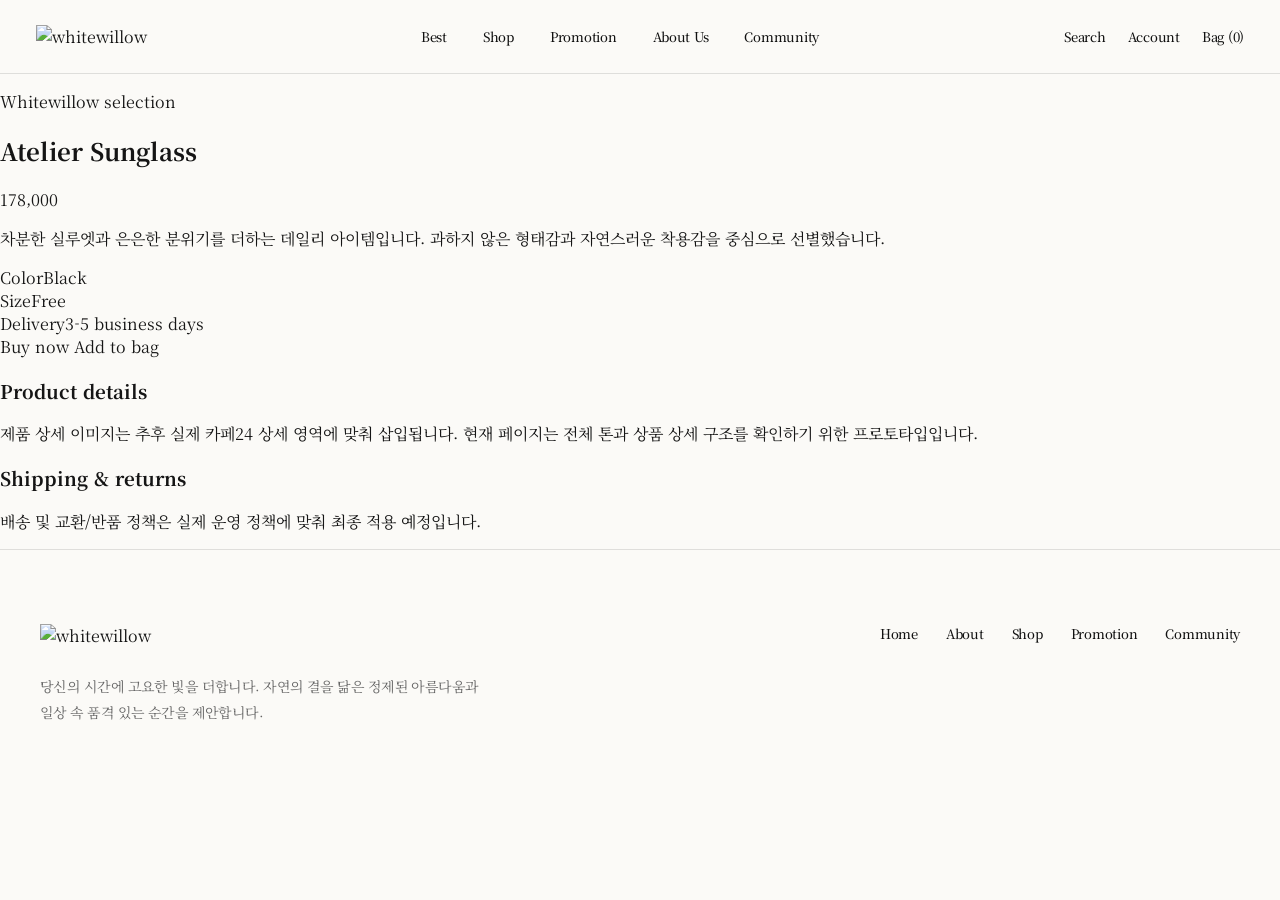
==== product-detail.html @ 71f40b87 "Create product-detail.html" ====
<!DOCTYPE html>
<html lang="ko">
<head>
  <meta charset="UTF-8" />
  <meta name="viewport" content="width=device-width, initial-scale=1.0" />
  <title>Product Detail | whitewillow</title>
  <link rel="stylesheet" href="./css/style.css" />
</head>

<body>
  <div class="ww-v2">
    <header class="ww-v2-header" id="siteHeader">
      <div class="ww-v2-logo"><a href="./index.html"><img src="https://cdn.imweb.me/upload/S2023030963558ef55ba8e/bf2b1a63ce322.png" alt="whitewillow"></a></div>
      <nav class="ww-v2-nav"><a href="./best.html">Best</a><a href="./shop.html">Shop</a><a href="./promotion.html">Promotion</a><a href="./about.html">About Us</a><a href="./qna.html">Community</a></nav>
      <div class="ww-v2-utils"><a href="#">Search</a><a href="./login.html">Account</a><a href="#">Bag (0)</a><button class="ww-menu-btn" type="button" id="menuBtn"><span></span><span></span></button></div>
    </header>

    <div class="ww-mobile-menu" id="mobileMenu"><a href="./best.html">Best</a><a href="./shop.html">Shop</a><a href="./promotion.html">Promotion</a><a href="./about.html">About Us</a><a href="./qna.html">Community</a></div>

    <main class="ww-sub-main">
      <section class="ww-detail">
        <div class="ww-detail-gallery js-reveal">
          <img class="ww-detail-main-img" src="https://cdn.imweb.me/upload/S2023030963558ef55ba8e/d5afdd462b1ab.jpg" alt="">
          <div class="ww-detail-side-imgs">
            <img src="https://cdn.imweb.me/upload/S2023030963558ef55ba8e/565570bca13d5.jpg" alt="">
            <img src="https://cdn.imweb.me/upload/S2023030963558ef55ba8e/0999a696c6e3f.png" alt="">
          </div>
        </div>

        <div class="ww-detail-info js-reveal">
          <p class="ww-sub-kicker">Whitewillow selection</p>
          <h1>Atelier Sunglass</h1>
          <p class="ww-detail-price">178,000</p>

          <p class="ww-detail-desc">
            차분한 실루엣과 은은한 분위기를 더하는 데일리 아이템입니다.
            과하지 않은 형태감과 자연스러운 착용감을 중심으로 선별했습니다.
          </p>

          <div class="ww-detail-option">
            <div class="ww-detail-option-row"><span>Color</span><span>Black</span></div>
            <div class="ww-detail-option-row"><span>Size</span><span>Free</span></div>
            <div class="ww-detail-option-row"><span>Delivery</span><span>3-5 business days</span></div>
          </div>

          <div class="ww-detail-actions">
            <a href="#">Buy now</a>
            <a href="#">Add to bag</a>
          </div>

          <div class="ww-detail-tabs">
            <div class="ww-detail-tab">
              <h3>Product details</h3>
              <p>제품 상세 이미지는 추후 실제 카페24 상세 영역에 맞춰 삽입됩니다. 현재 페이지는 전체 톤과 상품 상세 구조를 확인하기 위한 프로토타입입니다.</p>
            </div>
            <div class="ww-detail-tab">
              <h3>Shipping & returns</h3>
              <p>배송 및 교환/반품 정책은 실제 운영 정책에 맞춰 최종 적용 예정입니다.</p>
            </div>
          </div>
        </div>
      </section>
    </main>

    <footer class="ww-v2-footer">
      <div><div class="ww-v2-footer-logo"><img src="https://cdn.imweb.me/upload/S2023030963558ef55ba8e/bf2b1a63ce322.png" alt="whitewillow"></div><p>당신의 시간에 고요한 빛을 더합니다. 자연의 결을 닮은 정제된 아름다움과 일상 속 품격 있는 순간을 제안합니다.</p></div>
      <nav class="ww-v2-footer-menu"><a href="./index.html">Home</a><a href="./about.html">About</a><a href="./shop.html">Shop</a><a href="./promotion.html">Promotion</a><a href="./qna.html">Community</a></nav>
    </footer>
  </div>

  <script src="./js/main.js"></script>
</body>
</html>
---- css/style.css ----
@import url('https://fonts.googleapis.com/css2?family=Cormorant+Garamond:wght@400;500;600;700&family=Noto+Serif+KR:wght@300;400;500;600;700&display=swap');

:root {
  --serif-en: "Cormorant Garamond", "Times New Roman", serif;
  --serif-ko: "Noto Serif KR", serif;
  --ww-black: #151515;
  --ww-gray: #666;
  --ww-bg: #fbfaf7;
  --ww-sub-bg: #f3efe8;
  --ww-line: rgba(20, 20, 20, 0.12);
}

* {
  box-sizing: border-box;
}

html {
  scroll-behavior: smooth;
}

body {
  margin: 0;
  background: var(--ww-bg);
  color: var(--ww-black);
  font-family: var(--serif-ko);
  -webkit-font-smoothing: antialiased;
  text-rendering: optimizeLegibility;
}

body.is-menu-open {
  overflow: hidden;
}

img {
  display: block;
  width: 100%;
}

a {
  color: inherit;
  text-decoration: none;
  font-family: inherit;
}

button {
  border: 0;
  padding: 0;
  background: none;
  font: inherit;
  color: inherit;
  cursor: pointer;
}

.ww-v2 {
  width: 100%;
  overflow: hidden;
  background: var(--ww-bg);
}

/* HEADER */
.ww-v2-header {
  width: 100%;
  height: 74px;
  padding: 0 36px;
  background: rgba(251, 250, 247, 0.94);
  border-bottom: 1px solid var(--ww-line);
  display: grid;
  grid-template-columns: 240px 1fr 280px;
  align-items: center;
  position: sticky;
  top: 0;
  z-index: 80;
  backdrop-filter: blur(10px);
  transition: background 0.3s ease, box-shadow 0.3s ease;
}

.ww-v2-header.is-scrolled {
  background: rgba(251, 250, 247, 0.98);
  box-shadow: 0 12px 34px rgba(0, 0, 0, 0.04);
}

.ww-v2-logo img {
  width: 178px;
  height: auto;
}

.ww-v2-nav {
  display: flex;
  justify-content: center;
  gap: 36px;
  align-items: center;
}

.ww-v2-nav a,
.ww-v2-utils a {
  font-family: var(--serif-ko);
  font-size: 13px;
  font-weight: 500;
  letter-spacing: -0.02em;
  color: #111;
  transition: opacity 0.25s ease;
}

.ww-v2-nav a:hover,
.ww-v2-utils a:hover {
  opacity: 0.45;
}

.ww-v2-utils {
  display: flex;
  justify-content: flex-end;
  gap: 22px;
  align-items: center;
}

.ww-menu-btn {
  display: none;
  width: 28px;
  height: 18px;
  position: relative;
}

.ww-menu-btn span {
  display: block;
  width: 28px;
  height: 1px;
  background: #111;
  position: absolute;
  left: 0;
  transition: transform 0.3s ease, top 0.3s ease;
}

.ww-menu-btn span:first-child {
  top: 4px;
}

.ww-menu-btn span:last-child {
  top: 13px;
}

.ww-menu-btn.is-active span:first-child {
  top: 9px;
  transform: rotate(35deg);
}

.ww-menu-btn.is-active span:last-child {
  top: 9px;
  transform: rotate(-35deg);
}

/* MOBILE MENU */
.ww-mobile-menu {
  position: fixed;
  inset: 74px 0 auto 0;
  background: rgba(251, 250, 247, 0.98);
  border-bottom: 1px solid var(--ww-line);
  z-index: 70;
  padding: 26px 24px 34px;
  display: none;
  flex-direction: column;
  gap: 18px;
  transform: translateY(-12px);
  opacity: 0;
  pointer-events: none;
  transition: opacity 0.3s ease, transform 0.3s ease;
}

.ww-mobile-menu.is-open {
  display: flex;
  transform: translateY(0);
  opacity: 1;
  pointer-events: auto;
}

.ww-mobile-menu a {
  font-size: 22px;
  font-family: var(--serif-en);
  letter-spacing: -0.04em;
}

/* HERO */
.ww-v2-hero {
  position: relative;
  width: 100%;
  min-height: calc(100vh - 74px);
  background: #eee9e2;
  overflow: hidden;
}

.ww-v2-hero img {
  width: 100%;
  height: calc(100vh - 74px);
  min-height: 720px;
  object-fit: cover;
  object-position: center;
}

.ww-v2-hero-copy {
  position: absolute;
  left: 42px;
  bottom: 54px;
  color: #111;
  max-width: 680px;
}

.ww-v2-kicker {
  margin: 0 0 18px;
  font-family: var(--serif-en);
  font-size: 17px;
  font-weight: 500;
  line-height: 1;
  letter-spacing: -0.02em;
}

.ww-v2-hero-title {
  margin: 0;
  font-family: var(--serif-en);
  font-size: clamp(42px, 5.6vw, 98px);
  font-weight: 400;
  line-height: 0.94;
  letter-spacing: -0.055em;
}

.ww-v2-hero-desc {
  margin: 26px 0 0;
  max-width: 470px;
  font-size: 16px;
  font-weight: 400;
  line-height: 1.95;
  letter-spacing: -0.04em;
  color: #222;
  word-break: keep-all;
}

.ww-v2-hero-link,
.ww-v2-small-link {
  display: inline-flex;
  margin-top: 28px;
  font-size: 15px;
  font-weight: 500;
  letter-spacing: -0.02em;
  border-bottom: 1px solid #111;
  padding-bottom: 5px;
  transition: opacity 0.25s ease;
}

.ww-v2-hero-link:hover,
.ww-v2-small-link:hover {
  opacity: 0.5;
}

/* CATEGORY */
.ww-v2-category {
  width: 100%;
  display: grid;
  grid-template-columns: repeat(4, 1fr);
  border-top: 10px solid var(--ww-bg);
  border-bottom: 1px solid var(--ww-line);
}

.ww-v2-category-card {
  position: relative;
  overflow: hidden;
  border-right: 1px solid rgba(251, 250, 247, 0.9);
  background: #eee9e2;
}

.ww-v2-category-card:last-child {
  border-right: 0;
}

.ww-v2-category-card img {
  height: 680px;
  object-fit: cover;
  object-position: center;
  transition: transform 1.1s ease;
}

.ww-v2-category-card:hover img {
  transform: scale(1.035);
}

.ww-v2-category-name {
  position: absolute;
  left: 18px;
  bottom: 16px;
  font-family: var(--serif-en);
  font-size: 21px;
  font-weight: 400;
  letter-spacing: -0.05em;
  color: #111;
  background: rgba(251, 250, 247, 0.76);
  padding: 6px 10px 8px;
  backdrop-filter: blur(6px);
}

/* STATEMENT */
.ww-v2-statement {
  padding: 130px 40px 125px;
  text-align: center;
  background: var(--ww-bg);
}

.ww-v2-statement h2 {
  margin: 0 auto;
  max-width: 980px;
  font-family: var(--serif-en);
  font-size: clamp(34px, 4.2vw, 74px);
  font-weight: 400;
  line-height: 1.04;
  letter-spacing: -0.06em;
}

.ww-v2-statement p {
  margin: 38px auto 0;
  max-width: 660px;
  font-size: 16px;
  font-weight: 400;
  line-height: 2;
  letter-spacing: -0.045em;
  color: #555;
  word-break: keep-all;
}

/* EDITORIAL */
.ww-v2-editorial {
  width: 100%;
  display: grid;
  grid-template-columns: 1.06fr 0.94fr;
  background: var(--ww-sub-bg);
  border-top: 1px solid rgba(20, 20, 20, 0.08);
  border-bottom: 1px solid rgba(20, 20, 20, 0.08);
}

.ww-v2-editorial-image img {
  height: 780px;
  object-fit: cover;
  object-position: center;
}

.ww-v2-editorial-copy {
  padding: 70px 64px;
  display: flex;
  align-items: flex-end;
  background: var(--ww-sub-bg);
}

.ww-v2-editorial-copy-inner {
  max-width: 560px;
}

.ww-v2-editorial-copy h2 {
  margin: 0;
  font-family: var(--serif-en);
  font-size: clamp(32px, 3.4vw, 56px);
  font-weight: 400;
  line-height: 1.08;
  letter-spacing: -0.055em;
}

.ww-v2-editorial-copy p {
  margin: 30px 0 0;
  max-width: 500px;
  font-size: 16px;
  line-height: 2;
  letter-spacing: -0.045em;
  color: #555;
  word-break: keep-all;
}

/* SHOP PREVIEW */
.ww-v2-shop-preview {
  padding: 115px 40px 120px;
  background: var(--ww-bg);
}

.ww-v2-section-head {
  display: flex;
  justify-content: space-between;
  align-items: flex-end;
  gap: 32px;
  margin-bottom: 46px;
}

.ww-v2-section-head h2 {
  margin: 0;
  font-family: var(--serif-en);
  font-size: clamp(32px, 3.6vw, 56px);
  font-weight: 400;
  line-height: 1;
  letter-spacing: -0.06em;
}

.ww-v2-section-head p {
  margin: 0;
  max-width: 450px;
  font-size: 15px;
  line-height: 1.95;
  letter-spacing: -0.04em;
  color: #666;
  word-break: keep-all;
}

.ww-v2-product-grid {
  display: grid;
  grid-template-columns: repeat(4, 1fr);
  gap: 12px;
}

.ww-v2-product-card {
  display: block;
}

.ww-v2-product-thumb {
  width: 100%;
  aspect-ratio: 1 / 1.22;
  background: #eee9e2;
  overflow: hidden;
}

.ww-v2-product-thumb img {
  height: 100%;
  object-fit: cover;
  object-position: center;
  transition: transform 0.9s ease;
}

.ww-v2-product-card:hover img {
  transform: scale(1.025);
}

.ww-v2-product-info {
  padding-top: 14px;
}

.ww-v2-product-name {
  margin: 0 0 6px;
  font-size: 14px;
  font-weight: 500;
  letter-spacing: -0.035em;
  color: #111;
}

.ww-v2-product-price {
  margin: 0;
  font-size: 13px;
  letter-spacing: -0.02em;
  color: #666;
}

/* LOOKBOOK */
.ww-v2-lookbook {
  padding: 0 0 120px;
  background: var(--ww-bg);
}

.ww-v2-lookbook-title {
  padding: 0 40px 42px;
  text-align: center;
}

.ww-v2-lookbook-title h2 {
  margin: 0;
  font-family: var(--serif-en);
  font-size: clamp(38px, 5vw, 84px);
  font-weight: 400;
  line-height: 0.95;
  letter-spacing: -0.065em;
}

.ww-v2-lookbook-grid {
  display: grid;
  grid-template-columns: repeat(3, 1fr);
  gap: 12px;
  padding: 0 40px;
}

.ww-v2-lookbook-card {
  overflow: hidden;
  background: #eee9e2;
}

.ww-v2-lookbook-grid > div:nth-child(2) {
  margin-top: 64px;
}

.ww-v2-lookbook-card img {
  height: 680px;
  object-fit: cover;
  object-position: center;
  transition: transform 1s ease;
}

.ww-v2-lookbook-card:hover img {
  transform: scale(1.025);
}

.ww-v2-lookbook-caption {
  margin-top: 14px;
  font-family: var(--serif-en);
  font-size: 20px;
  font-weight: 400;
  letter-spacing: -0.05em;
  color: #111;
}

/* FOOTER */
.ww-v2-footer {
  padding: 74px 40px 48px;
  border-top: 1px solid var(--ww-line);
  background: var(--ww-bg);
  display: grid;
  grid-template-columns: 1fr 1fr;
  gap: 40px;
}

.ww-v2-footer-logo img {
  width: 210px;
}

.ww-v2-footer p {
  margin: 26px 0 0;
  max-width: 450px;
  font-size: 14px;
  line-height: 1.9;
  letter-spacing: -0.04em;
  color: #666;
  word-break: keep-all;
}

.ww-v2-footer-menu {
  display: flex;
  justify-content: flex-end;
  gap: 28px;
  align-items: flex-start;
  flex-wrap: wrap;
}

.ww-v2-footer-menu a {
  font-size: 13px;
  font-weight: 500;
  letter-spacing: -0.02em;
  color: #111;
}

/* REVEAL */
.js-reveal {
  opacity: 0;
  transform: translateY(18px);
  transition: opacity 0.8s ease, transform 0.8s ease;
}

.js-reveal.is-visible {
  opacity: 1;
  transform: translateY(0);
}

/* RESPONSIVE */
@media (max-width: 1024px) {
  .ww-v2-header {
    height: 68px;
    padding: 0 24px;
    grid-template-columns: 1fr auto;
  }

  .ww-v2-logo img {
    width: 160px;
  }

  .ww-v2-nav {
    display: none;
  }

  .ww-v2-utils a {
    display: none;
  }

  .ww-menu-btn {
    display: block;
  }

  .ww-mobile-menu {
    inset: 68px 0 auto 0;
  }

  .ww-v2-hero img {
    height: 700px;
    min-height: 700px;
  }

  .ww-v2-hero-copy {
    left: 28px;
    bottom: 40px;
  }

  .ww-v2-category {
    grid-template-columns: repeat(2, 1fr);
  }

  .ww-v2-category-card img {
    height: 520px;
  }

  .ww-v2-editorial {
    grid-template-columns: 1fr;
  }

  .ww-v2-editorial-image img {
    height: 640px;
  }

  .ww-v2-editorial-copy {
    padding: 70px 32px;
  }

  .ww-v2-section-head {
    display: block;
  }

  .ww-v2-section-head p {
    margin-top: 24px;
  }

  .ww-v2-product-grid {
    grid-template-columns: repeat(2, 1fr);
  }

  .ww-v2-lookbook-grid {
    grid-template-columns: 1fr;
  }

  .ww-v2-lookbook-grid > div:nth-child(2) {
    margin-top: 0;
  }

  .ww-v2-lookbook-card img {
    height: 620px;
  }

  .ww-v2-footer {
    grid-template-columns: 1fr;
  }

  .ww-v2-footer-menu {
    justify-content: flex-start;
  }
}

@media (max-width: 640px) {
  .ww-v2-header {
    padding: 0 18px;
  }

  .ww-v2-logo img {
    width: 142px;
  }

  .ww-v2-hero img {
    height: 620px;
    min-height: 620px;
  }

  .ww-v2-hero-copy {
    left: 20px;
    right: 20px;
    bottom: 32px;
  }

  .ww-v2-hero-title {
    font-size: 42px;
    line-height: 1;
  }

  .ww-v2-hero-desc {
    font-size: 14px;
  }

  .ww-v2-category {
    grid-template-columns: 1fr;
  }

  .ww-v2-category-card img {
    height: 480px;
  }

  .ww-v2-statement {
    padding: 96px 22px 92px;
  }

  .ww-v2-statement h2 {
    font-size: 36px;
    line-height: 1.08;
  }

  .ww-v2-statement p {
    font-size: 15px;
  }

  .ww-v2-editorial-copy {
    padding: 64px 22px;
  }

  .ww-v2-editorial-copy h2,
  .ww-v2-section-head h2 {
    font-size: 34px;
    line-height: 1.08;
  }

  .ww-v2-shop-preview {
    padding: 90px 20px 96px;
  }

  .ww-v2-product-grid {
    gap: 10px;
  }

  .ww-v2-product-thumb {
    aspect-ratio: 1 / 1.3;
  }

  .ww-v2-lookbook-title {
    padding: 0 20px 36px;
  }

  .ww-v2-lookbook-title h2 {
    font-size: 46px;
  }

  .ww-v2-lookbook-grid {
    padding: 0 20px;
  }

  .ww-v2-lookbook-card img {
    height: 500px;
  }

  .ww-v2-footer {
    padding: 58px 20px 42px;
  }
}
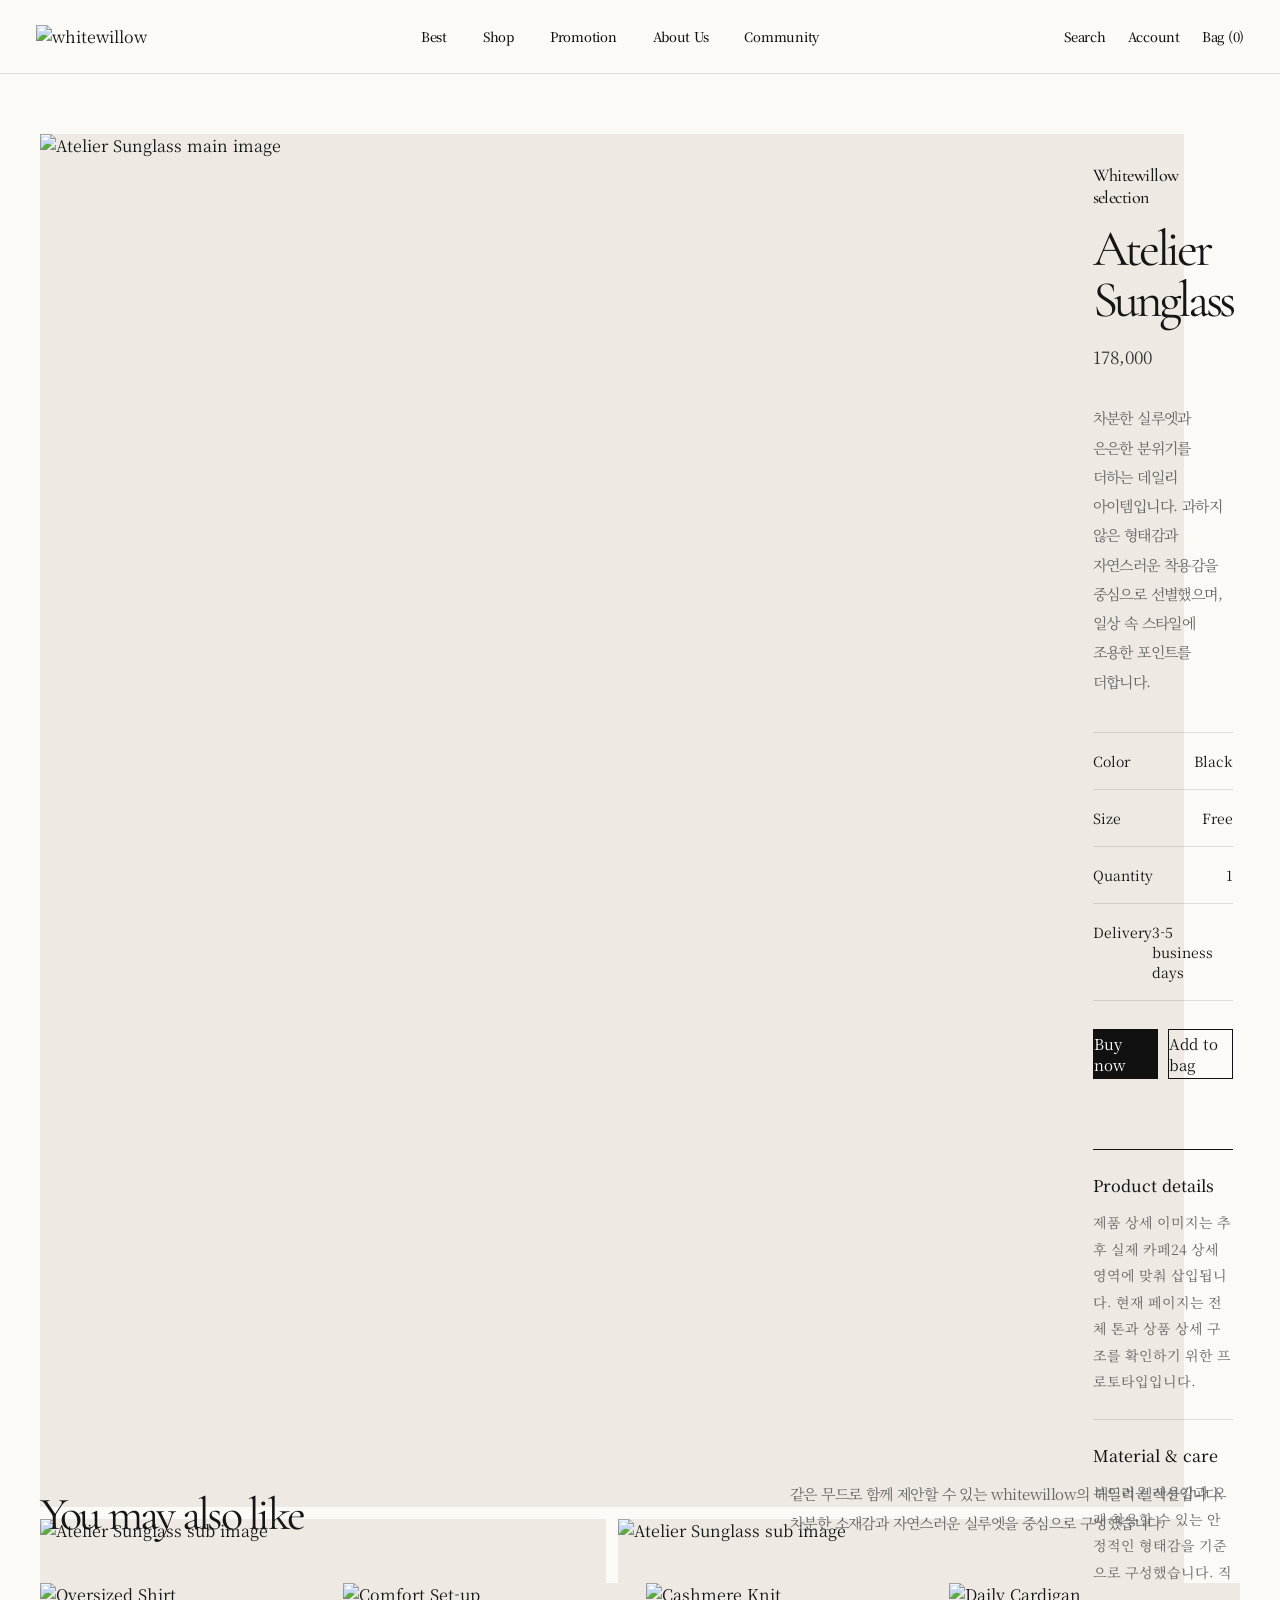
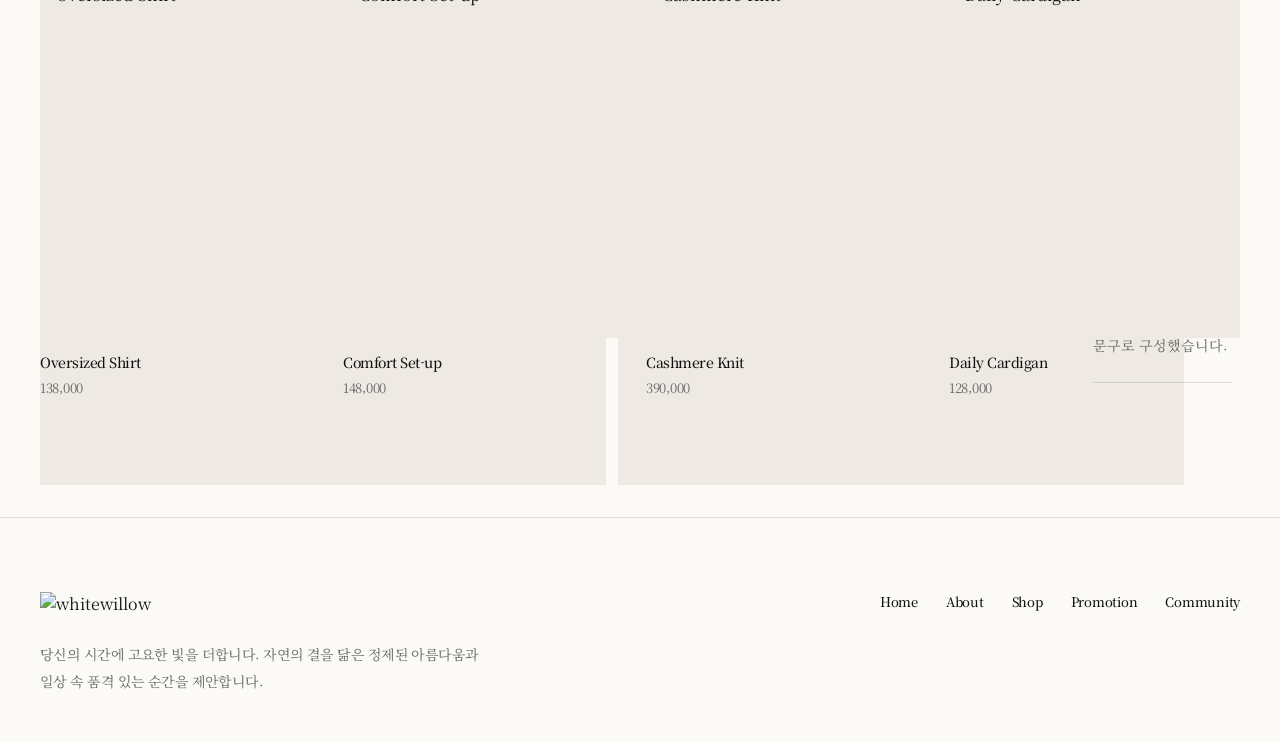
==== commit 65d51e5a: "Update product-detail.html" ====
--- a/product-detail.html
+++ b/product-detail.html
@@ -3,69 +3,236 @@
 <head>
   <meta charset="UTF-8" />
   <meta name="viewport" content="width=device-width, initial-scale=1.0" />
+
   <title>Product Detail | whitewillow</title>
+
+  <meta name="description" content="whitewillow product detail page." />
+  <meta property="og:title" content="whitewillow | Product Detail" />
+  <meta property="og:description" content="자연의 결을 닮은 정제된 아름다움과 오래 머무는 취향을 제안합니다." />
+  <meta property="og:type" content="website" />
+
   <link rel="stylesheet" href="./css/style.css" />
 </head>
 
 <body>
   <div class="ww-v2">
+
+    <!-- HEADER -->
     <header class="ww-v2-header" id="siteHeader">
-      <div class="ww-v2-logo"><a href="./index.html"><img src="https://cdn.imweb.me/upload/S2023030963558ef55ba8e/bf2b1a63ce322.png" alt="whitewillow"></a></div>
-      <nav class="ww-v2-nav"><a href="./best.html">Best</a><a href="./shop.html">Shop</a><a href="./promotion.html">Promotion</a><a href="./about.html">About Us</a><a href="./qna.html">Community</a></nav>
-      <div class="ww-v2-utils"><a href="#">Search</a><a href="./login.html">Account</a><a href="#">Bag (0)</a><button class="ww-menu-btn" type="button" id="menuBtn"><span></span><span></span></button></div>
+      <div class="ww-v2-logo">
+        <a href="./index.html" aria-label="whitewillow home">
+          <img src="https://cdn.imweb.me/upload/S2023030963558ef55ba8e/bf2b1a63ce322.png" alt="whitewillow">
+        </a>
+      </div>
+
+      <nav class="ww-v2-nav" aria-label="Main navigation">
+        <a href="./best.html">Best</a>
+        <a href="./shop.html">Shop</a>
+        <a href="./promotion.html">Promotion</a>
+        <a href="./about.html">About Us</a>
+        <a href="./qna.html">Community</a>
+      </nav>
+
+      <div class="ww-v2-utils">
+        <a href="#">Search</a>
+        <a href="./login.html">Account</a>
+        <a href="./cart.html">Bag (0)</a>
+
+        <button class="ww-menu-btn" type="button" id="menuBtn" aria-label="Open menu">
+          <span></span>
+          <span></span>
+        </button>
+      </div>
     </header>
 
-    <div class="ww-mobile-menu" id="mobileMenu"><a href="./best.html">Best</a><a href="./shop.html">Shop</a><a href="./promotion.html">Promotion</a><a href="./about.html">About Us</a><a href="./qna.html">Community</a></div>
-
+    <!-- MOBILE MENU -->
+    <div class="ww-mobile-menu" id="mobileMenu">
+      <a href="./best.html">Best</a>
+      <a href="./shop.html">Shop</a>
+      <a href="./promotion.html">Promotion</a>
+      <a href="./about.html">About Us</a>
+      <a href="./qna.html">Community</a>
+    </div>
+
+    <!-- PRODUCT DETAIL -->
     <main class="ww-sub-main">
+
       <section class="ww-detail">
+
+        <!-- LEFT GALLERY -->
         <div class="ww-detail-gallery js-reveal">
-          <img class="ww-detail-main-img" src="https://cdn.imweb.me/upload/S2023030963558ef55ba8e/d5afdd462b1ab.jpg" alt="">
+          <img
+            class="ww-detail-main-img"
+            src="https://cdn.imweb.me/upload/S2023030963558ef55ba8e/d5afdd462b1ab.jpg"
+            alt="Atelier Sunglass main image"
+          >
+
           <div class="ww-detail-side-imgs">
-            <img src="https://cdn.imweb.me/upload/S2023030963558ef55ba8e/565570bca13d5.jpg" alt="">
-            <img src="https://cdn.imweb.me/upload/S2023030963558ef55ba8e/0999a696c6e3f.png" alt="">
-          </div>
-        </div>
-
+            <img
+              src="https://cdn.imweb.me/upload/S2023030963558ef55ba8e/565570bca13d5.jpg"
+              alt="Atelier Sunglass sub image"
+            >
+
+            <img
+              src="https://cdn.imweb.me/upload/S2023030963558ef55ba8e/0999a696c6e3f.png"
+              alt="Atelier Sunglass sub image"
+            >
+          </div>
+        </div>
+
+        <!-- RIGHT INFO -->
         <div class="ww-detail-info js-reveal">
           <p class="ww-sub-kicker">Whitewillow selection</p>
+
           <h1>Atelier Sunglass</h1>
+
           <p class="ww-detail-price">178,000</p>
 
           <p class="ww-detail-desc">
             차분한 실루엣과 은은한 분위기를 더하는 데일리 아이템입니다.
-            과하지 않은 형태감과 자연스러운 착용감을 중심으로 선별했습니다.
+            과하지 않은 형태감과 자연스러운 착용감을 중심으로 선별했으며,
+            일상 속 스타일에 조용한 포인트를 더합니다.
           </p>
 
           <div class="ww-detail-option">
-            <div class="ww-detail-option-row"><span>Color</span><span>Black</span></div>
-            <div class="ww-detail-option-row"><span>Size</span><span>Free</span></div>
-            <div class="ww-detail-option-row"><span>Delivery</span><span>3-5 business days</span></div>
+            <div class="ww-detail-option-row">
+              <span>Color</span>
+              <span>Black</span>
+            </div>
+
+            <div class="ww-detail-option-row">
+              <span>Size</span>
+              <span>Free</span>
+            </div>
+
+            <div class="ww-detail-option-row">
+              <span>Quantity</span>
+              <span>1</span>
+            </div>
+
+            <div class="ww-detail-option-row">
+              <span>Delivery</span>
+              <span>3-5 business days</span>
+            </div>
           </div>
 
           <div class="ww-detail-actions">
-            <a href="#">Buy now</a>
-            <a href="#">Add to bag</a>
+            <a href="./order.html">Buy now</a>
+            <a href="./cart.html">Add to bag</a>
           </div>
 
           <div class="ww-detail-tabs">
             <div class="ww-detail-tab">
               <h3>Product details</h3>
-              <p>제품 상세 이미지는 추후 실제 카페24 상세 영역에 맞춰 삽입됩니다. 현재 페이지는 전체 톤과 상품 상세 구조를 확인하기 위한 프로토타입입니다.</p>
-            </div>
+              <p>
+                제품 상세 이미지는 추후 실제 카페24 상세 영역에 맞춰 삽입됩니다.
+                현재 페이지는 전체 톤과 상품 상세 구조를 확인하기 위한 프로토타입입니다.
+              </p>
+            </div>
+
+            <div class="ww-detail-tab">
+              <h3>Material & care</h3>
+              <p>
+                부드러운 사용감과 오래 착용할 수 있는 안정적인 형태감을 기준으로 구성했습니다.
+                직사광선과 고온 다습한 환경을 피해 보관해 주세요.
+              </p>
+            </div>
+
             <div class="ww-detail-tab">
               <h3>Shipping & returns</h3>
-              <p>배송 및 교환/반품 정책은 실제 운영 정책에 맞춰 최종 적용 예정입니다.</p>
-            </div>
-          </div>
-        </div>
+              <p>
+                배송 및 교환/반품 정책은 실제 운영 정책에 맞춰 최종 적용 예정입니다.
+                시안 단계에서는 페이지 흐름과 레이아웃 확인을 위한 안내 문구로 구성했습니다.
+              </p>
+            </div>
+          </div>
+        </div>
+
       </section>
+
+      <!-- RELATED PRODUCTS -->
+      <section class="ww-v2-shop-preview">
+        <div class="ww-v2-section-head js-reveal">
+          <h2>You may also like</h2>
+
+          <p>
+            같은 무드로 함께 제안할 수 있는 whitewillow의 데일리 셀렉션입니다.
+            차분한 소재감과 자연스러운 실루엣을 중심으로 구성했습니다.
+          </p>
+        </div>
+
+        <div class="ww-v2-product-grid">
+          <a href="./product-detail.html" class="ww-v2-product-card js-reveal">
+            <div class="ww-v2-product-thumb">
+              <img src="https://cdn.imweb.me/upload/S2023030963558ef55ba8e/1811bc44bda02.png" alt="Oversized Shirt">
+            </div>
+
+            <div class="ww-v2-product-info">
+              <p class="ww-v2-product-name">Oversized Shirt</p>
+              <p class="ww-v2-product-price">138,000</p>
+            </div>
+          </a>
+
+          <a href="./product-detail.html" class="ww-v2-product-card js-reveal">
+            <div class="ww-v2-product-thumb">
+              <img src="https://cdn.imweb.me/upload/S2023030963558ef55ba8e/c5d76a68b4081.jpg" alt="Comfort Set-up">
+            </div>
+
+            <div class="ww-v2-product-info">
+              <p class="ww-v2-product-name">Comfort Set-up</p>
+              <p class="ww-v2-product-price">148,000</p>
+            </div>
+          </a>
+
+          <a href="./product-detail.html" class="ww-v2-product-card js-reveal">
+            <div class="ww-v2-product-thumb">
+              <img src="https://cdn.imweb.me/upload/S2023030963558ef55ba8e/695d013c53c69.jpg" alt="Cashmere Knit">
+            </div>
+
+            <div class="ww-v2-product-info">
+              <p class="ww-v2-product-name">Cashmere Knit</p>
+              <p class="ww-v2-product-price">390,000</p>
+            </div>
+          </a>
+
+          <a href="./product-detail.html" class="ww-v2-product-card js-reveal">
+            <div class="ww-v2-product-thumb">
+              <img src="https://cdn.imweb.me/upload/S2023030963558ef55ba8e/5773fb5e86438.jpg" alt="Daily Cardigan">
+            </div>
+
+            <div class="ww-v2-product-info">
+              <p class="ww-v2-product-name">Daily Cardigan</p>
+              <p class="ww-v2-product-price">128,000</p>
+            </div>
+          </a>
+        </div>
+      </section>
+
     </main>
 
+    <!-- FOOTER -->
     <footer class="ww-v2-footer">
-      <div><div class="ww-v2-footer-logo"><img src="https://cdn.imweb.me/upload/S2023030963558ef55ba8e/bf2b1a63ce322.png" alt="whitewillow"></div><p>당신의 시간에 고요한 빛을 더합니다. 자연의 결을 닮은 정제된 아름다움과 일상 속 품격 있는 순간을 제안합니다.</p></div>
-      <nav class="ww-v2-footer-menu"><a href="./index.html">Home</a><a href="./about.html">About</a><a href="./shop.html">Shop</a><a href="./promotion.html">Promotion</a><a href="./qna.html">Community</a></nav>
+      <div>
+        <div class="ww-v2-footer-logo">
+          <img src="https://cdn.imweb.me/upload/S2023030963558ef55ba8e/bf2b1a63ce322.png" alt="whitewillow">
+        </div>
+
+        <p>
+          당신의 시간에 고요한 빛을 더합니다.
+          자연의 결을 닮은 정제된 아름다움과
+          일상 속 품격 있는 순간을 제안합니다.
+        </p>
+      </div>
+
+      <nav class="ww-v2-footer-menu" aria-label="Footer navigation">
+        <a href="./index.html">Home</a>
+        <a href="./about.html">About</a>
+        <a href="./shop.html">Shop</a>
+        <a href="./promotion.html">Promotion</a>
+        <a href="./qna.html">Community</a>
+      </nav>
     </footer>
+
   </div>
 
   <script src="./js/main.js"></script>
--- a/css/style.css
+++ b/css/style.css
@@ -738,3 +738,1015 @@
     padding: 58px 20px 42px;
   }
 }
+
+/* =========================
+   SUB PAGE COMMON
+========================= */
+.ww-sub-main {
+  background: var(--ww-bg);
+  min-height: 100vh;
+}
+
+.ww-sub-hero {
+  padding: 128px 40px 78px;
+  border-bottom: 1px solid var(--ww-line);
+  background: var(--ww-bg);
+}
+
+.ww-sub-hero-inner {
+  display: grid;
+  grid-template-columns: 0.9fr 1.1fr;
+  gap: 48px;
+  align-items: end;
+}
+
+.ww-sub-kicker {
+  margin: 0 0 18px;
+  font-family: var(--serif-en);
+  font-size: 18px;
+  font-weight: 500;
+  letter-spacing: -0.03em;
+}
+
+.ww-sub-title {
+  margin: 0;
+  font-family: var(--serif-en);
+  font-size: clamp(42px, 5vw, 78px);
+  font-weight: 400;
+  line-height: 0.98;
+  letter-spacing: -0.065em;
+}
+
+.ww-sub-desc {
+  margin: 0;
+  max-width: 560px;
+  font-size: 16px;
+  line-height: 2;
+  letter-spacing: -0.045em;
+  color: #555;
+  word-break: keep-all;
+}
+
+.ww-section {
+  padding: 110px 40px;
+}
+
+.ww-section-light {
+  background: var(--ww-sub-bg);
+}
+
+.ww-text-link {
+  display: inline-flex;
+  margin-top: 26px;
+  border-bottom: 1px solid #111;
+  padding-bottom: 5px;
+  font-size: 15px;
+  font-weight: 500;
+  letter-spacing: -0.02em;
+}
+
+/* =========================
+   PRODUCT LIST
+========================= */
+.ww-list-head {
+  padding: 96px 40px 38px;
+  display: flex;
+  justify-content: space-between;
+  align-items: flex-end;
+  gap: 32px;
+}
+
+.ww-list-head h1 {
+  margin: 0;
+  font-family: var(--serif-en);
+  font-size: clamp(42px, 5vw, 76px);
+  font-weight: 400;
+  line-height: 0.98;
+  letter-spacing: -0.065em;
+}
+
+.ww-list-head p {
+  margin: 0;
+  max-width: 460px;
+  font-size: 15px;
+  line-height: 1.9;
+  letter-spacing: -0.04em;
+  color: #666;
+  word-break: keep-all;
+}
+
+.ww-filter-row {
+  padding: 0 40px 28px;
+  display: flex;
+  gap: 24px;
+  border-bottom: 1px solid var(--ww-line);
+}
+
+.ww-filter-row a {
+  font-size: 14px;
+  letter-spacing: -0.03em;
+  color: #777;
+}
+
+.ww-filter-row a.is-active {
+  color: #111;
+  border-bottom: 1px solid #111;
+  padding-bottom: 4px;
+}
+
+.ww-catalog-grid {
+  padding: 40px;
+  display: grid;
+  grid-template-columns: repeat(4, 1fr);
+  gap: 28px 12px;
+}
+
+.ww-catalog-card {
+  display: block;
+}
+
+.ww-catalog-thumb {
+  aspect-ratio: 1 / 1.22;
+  background: #eee9e2;
+  overflow: hidden;
+}
+
+.ww-catalog-thumb img {
+  height: 100%;
+  object-fit: cover;
+  object-position: center;
+  transition: transform 0.9s ease;
+}
+
+.ww-catalog-card:hover img {
+  transform: scale(1.025);
+}
+
+.ww-catalog-info {
+  padding-top: 14px;
+}
+
+.ww-catalog-info h3 {
+  margin: 0 0 6px;
+  font-size: 14px;
+  font-weight: 500;
+  letter-spacing: -0.035em;
+}
+
+.ww-catalog-info p {
+  margin: 0;
+  font-size: 13px;
+  color: #666;
+  letter-spacing: -0.02em;
+}
+
+/* =========================
+   ABOUT
+========================= */
+.ww-about-visual {
+  padding: 40px;
+}
+
+.ww-about-visual img {
+  height: 760px;
+  object-fit: cover;
+  object-position: center;
+}
+
+.ww-about-story {
+  display: grid;
+  grid-template-columns: 0.9fr 1.1fr;
+  gap: 70px;
+  align-items: start;
+}
+
+.ww-about-story h2 {
+  margin: 0;
+  font-family: var(--serif-en);
+  font-size: clamp(36px, 4.2vw, 68px);
+  font-weight: 400;
+  line-height: 1.02;
+  letter-spacing: -0.065em;
+}
+
+.ww-about-story p {
+  margin: 0 0 22px;
+  max-width: 680px;
+  font-size: 16px;
+  line-height: 2;
+  letter-spacing: -0.045em;
+  color: #555;
+  word-break: keep-all;
+}
+
+.ww-about-philosophy {
+  display: grid;
+  grid-template-columns: repeat(3, 1fr);
+  border-top: 1px solid var(--ww-line);
+  border-bottom: 1px solid var(--ww-line);
+}
+
+.ww-about-card {
+  padding: 58px 40px 64px;
+  border-right: 1px solid var(--ww-line);
+}
+
+.ww-about-card:last-child {
+  border-right: 0;
+}
+
+.ww-about-card span {
+  display: block;
+  margin-bottom: 34px;
+  font-family: var(--serif-en);
+  font-size: 18px;
+  color: #999;
+}
+
+.ww-about-card h3 {
+  margin: 0 0 18px;
+  font-family: var(--serif-en);
+  font-size: 32px;
+  font-weight: 400;
+  letter-spacing: -0.055em;
+}
+
+.ww-about-card p {
+  margin: 0;
+  font-size: 15px;
+  line-height: 1.9;
+  letter-spacing: -0.04em;
+  color: #666;
+  word-break: keep-all;
+}
+
+.ww-about-grid {
+  padding: 40px;
+  display: grid;
+  grid-template-columns: 1.1fr 0.9fr;
+  gap: 12px;
+}
+
+.ww-about-grid img {
+  height: 680px;
+  object-fit: cover;
+  object-position: center;
+}
+
+.ww-about-grid-right {
+  display: grid;
+  grid-template-columns: 1fr;
+  gap: 12px;
+}
+
+.ww-about-grid-right img {
+  height: 334px;
+}
+
+/* =========================
+   BOARD / COMMUNITY
+========================= */
+.ww-board-wrap {
+  padding: 40px;
+}
+
+.ww-board-tabs {
+  display: flex;
+  gap: 24px;
+  margin-bottom: 30px;
+}
+
+.ww-board-tabs a {
+  font-size: 14px;
+  color: #777;
+}
+
+.ww-board-tabs a.is-active {
+  color: #111;
+  border-bottom: 1px solid #111;
+  padding-bottom: 4px;
+}
+
+.ww-board-table {
+  width: 100%;
+  border-collapse: collapse;
+  border-top: 1px solid #111;
+}
+
+.ww-board-table th,
+.ww-board-table td {
+  padding: 20px 12px;
+  border-bottom: 1px solid var(--ww-line);
+  font-size: 14px;
+  font-weight: 400;
+  letter-spacing: -0.035em;
+  text-align: left;
+}
+
+.ww-board-table th {
+  color: #777;
+}
+
+.ww-board-table td:nth-child(1),
+.ww-board-table th:nth-child(1),
+.ww-board-table td:nth-child(4),
+.ww-board-table th:nth-child(4),
+.ww-board-table td:nth-child(5),
+.ww-board-table th:nth-child(5) {
+  width: 120px;
+  text-align: center;
+}
+
+.ww-board-bottom {
+  margin-top: 34px;
+  display: flex;
+  justify-content: space-between;
+  align-items: center;
+}
+
+.ww-board-search {
+  display: flex;
+  gap: 8px;
+}
+
+.ww-board-search input {
+  width: 240px;
+  height: 42px;
+  padding: 0 14px;
+  border: 1px solid var(--ww-line);
+  background: #fff;
+  font-family: var(--serif-ko);
+}
+
+.ww-board-btn {
+  height: 42px;
+  padding: 0 18px;
+  border: 1px solid #111;
+  background: #111;
+  color: #fff;
+  font-size: 14px;
+}
+
+/* =========================
+   LOGIN
+========================= */
+.ww-login-wrap {
+  padding: 110px 40px 130px;
+  display: flex;
+  justify-content: center;
+}
+
+.ww-login-box {
+  width: 100%;
+  max-width: 430px;
+}
+
+.ww-login-box h1 {
+  margin: 0 0 12px;
+  font-family: var(--serif-en);
+  font-size: 54px;
+  font-weight: 400;
+  line-height: 1;
+  letter-spacing: -0.065em;
+  text-align: center;
+}
+
+.ww-login-box > p {
+  margin: 0 0 34px;
+  font-size: 15px;
+  line-height: 1.8;
+  color: #666;
+  text-align: center;
+  letter-spacing: -0.04em;
+}
+
+.ww-login-form {
+  display: grid;
+  gap: 10px;
+}
+
+.ww-login-form input {
+  height: 48px;
+  padding: 0 14px;
+  border: 1px solid var(--ww-line);
+  background: #fff;
+  font-family: var(--serif-ko);
+  font-size: 14px;
+}
+
+.ww-login-form button {
+  height: 50px;
+  margin-top: 8px;
+  background: #111;
+  color: #fff;
+  font-size: 15px;
+}
+
+.ww-login-links {
+  margin-top: 20px;
+  display: flex;
+  justify-content: center;
+  gap: 18px;
+}
+
+.ww-login-links a {
+  font-size: 13px;
+  color: #666;
+}
+
+.ww-join-callout {
+  margin-top: 42px;
+  padding: 30px;
+  border: 1px solid var(--ww-line);
+  text-align: center;
+}
+
+.ww-join-callout h2 {
+  margin: 0 0 10px;
+  font-family: var(--serif-en);
+  font-size: 30px;
+  font-weight: 400;
+  letter-spacing: -0.055em;
+}
+
+.ww-join-callout p {
+  margin: 0;
+  font-size: 14px;
+  color: #666;
+  line-height: 1.8;
+}
+
+/* =========================
+   PRODUCT DETAIL
+========================= */
+.ww-detail {
+  padding: 60px 40px 120px;
+  display: grid;
+  grid-template-columns: 1.05fr 0.95fr;
+  gap: 54px;
+}
+
+.ww-detail-gallery {
+  display: grid;
+  grid-template-columns: 1fr;
+  gap: 12px;
+}
+
+.ww-detail-gallery img {
+  background: #eee9e2;
+  object-fit: cover;
+}
+
+.ww-detail-main-img {
+  aspect-ratio: 1 / 1.2;
+}
+
+.ww-detail-side-imgs {
+  display: grid;
+  grid-template-columns: repeat(2, 1fr);
+  gap: 12px;
+}
+
+.ww-detail-side-imgs img {
+  aspect-ratio: 1 / 1;
+}
+
+.ww-detail-info {
+  position: sticky;
+  top: 110px;
+  align-self: start;
+  padding-top: 30px;
+}
+
+.ww-detail-info .ww-sub-kicker {
+  margin-bottom: 16px;
+}
+
+.ww-detail-info h1 {
+  margin: 0 0 18px;
+  font-family: var(--serif-en);
+  font-size: clamp(38px, 4vw, 64px);
+  font-weight: 400;
+  line-height: 1;
+  letter-spacing: -0.065em;
+}
+
+.ww-detail-price {
+  margin: 0 0 34px;
+  font-size: 17px;
+  color: #333;
+}
+
+.ww-detail-desc {
+  margin: 0 0 36px;
+  max-width: 520px;
+  font-size: 15px;
+  line-height: 1.95;
+  color: #666;
+  letter-spacing: -0.04em;
+  word-break: keep-all;
+}
+
+.ww-detail-option {
+  border-top: 1px solid var(--ww-line);
+  border-bottom: 1px solid var(--ww-line);
+}
+
+.ww-detail-option-row {
+  display: flex;
+  justify-content: space-between;
+  padding: 18px 0;
+  border-bottom: 1px solid var(--ww-line);
+  font-size: 14px;
+}
+
+.ww-detail-option-row:last-child {
+  border-bottom: 0;
+}
+
+.ww-detail-actions {
+  display: grid;
+  grid-template-columns: 1fr 1fr;
+  gap: 10px;
+  margin-top: 28px;
+}
+
+.ww-detail-actions a {
+  height: 50px;
+  border: 1px solid #111;
+  display: flex;
+  align-items: center;
+  justify-content: center;
+  font-size: 15px;
+}
+
+.ww-detail-actions a:first-child {
+  background: #111;
+  color: #fff;
+}
+
+.ww-detail-tabs {
+  margin-top: 70px;
+  border-top: 1px solid #111;
+}
+
+.ww-detail-tab {
+  padding: 24px 0;
+  border-bottom: 1px solid var(--ww-line);
+}
+
+.ww-detail-tab h3 {
+  margin: 0 0 12px;
+  font-size: 16px;
+  font-weight: 500;
+}
+
+.ww-detail-tab p {
+  margin: 0;
+  max-width: 760px;
+  font-size: 14px;
+  line-height: 1.9;
+  color: #666;
+}
+
+/* =========================
+   SUB RESPONSIVE
+========================= */
+@media (max-width: 1024px) {
+  .ww-sub-hero-inner,
+  .ww-about-story,
+  .ww-detail {
+    grid-template-columns: 1fr;
+  }
+
+  .ww-catalog-grid {
+    grid-template-columns: repeat(2, 1fr);
+  }
+
+  .ww-about-philosophy {
+    grid-template-columns: 1fr;
+  }
+
+  .ww-about-card {
+    border-right: 0;
+    border-bottom: 1px solid var(--ww-line);
+  }
+
+  .ww-about-card:last-child {
+    border-bottom: 0;
+  }
+
+  .ww-about-grid {
+    grid-template-columns: 1fr;
+  }
+
+  .ww-detail-info {
+    position: static;
+  }
+}
+
+@media (max-width: 640px) {
+  .ww-sub-hero {
+    padding: 86px 20px 54px;
+  }
+
+  .ww-sub-hero-inner {
+    gap: 28px;
+  }
+
+  .ww-sub-title,
+  .ww-list-head h1 {
+    font-size: 42px;
+  }
+
+  .ww-sub-desc {
+    font-size: 15px;
+  }
+
+  .ww-section,
+  .ww-board-wrap,
+  .ww-detail {
+    padding-left: 20px;
+    padding-right: 20px;
+  }
+
+  .ww-list-head {
+    display: block;
+    padding: 76px 20px 32px;
+  }
+
+  .ww-list-head p {
+    margin-top: 20px;
+  }
+
+  .ww-filter-row {
+    padding: 0 20px 24px;
+    overflow-x: auto;
+    white-space: nowrap;
+  }
+
+  .ww-catalog-grid {
+    padding: 28px 20px 80px;
+    grid-template-columns: repeat(2, 1fr);
+    gap: 24px 10px;
+  }
+
+  .ww-about-visual {
+    padding: 20px;
+  }
+
+  .ww-about-visual img {
+    height: 520px;
+  }
+
+  .ww-about-grid {
+    padding: 20px;
+  }
+
+  .ww-about-grid img,
+  .ww-about-grid-right img {
+    height: 420px;
+  }
+
+  .ww-board-table th:nth-child(1),
+  .ww-board-table td:nth-child(1),
+  .ww-board-table th:nth-child(4),
+  .ww-board-table td:nth-child(4),
+  .ww-board-table th:nth-child(5),
+  .ww-board-table td:nth-child(5) {
+    display: none;
+  }
+
+  .ww-board-bottom {
+    display: block;
+  }
+
+  .ww-board-search {
+    margin-bottom: 16px;
+  }
+
+  .ww-board-search input {
+    width: 100%;
+  }
+
+  .ww-login-wrap {
+    padding: 86px 20px 110px;
+  }
+
+  .ww-detail {
+    padding-top: 30px;
+  }
+
+  .ww-detail-actions {
+    grid-template-columns: 1fr;
+  }
+}
+
+/* =========================
+   CART / ORDER PAGE
+========================= */
+.ww-commerce-wrap {
+  padding: 96px 40px 130px;
+  background: var(--ww-bg);
+}
+
+.ww-commerce-head {
+  display: grid;
+  grid-template-columns: 0.9fr 1.1fr;
+  gap: 48px;
+  align-items: end;
+  margin-bottom: 56px;
+}
+
+.ww-commerce-head h1 {
+  margin: 0;
+  font-family: var(--serif-en);
+  font-size: clamp(42px, 5vw, 76px);
+  font-weight: 400;
+  line-height: 0.98;
+  letter-spacing: -0.065em;
+}
+
+.ww-commerce-head p {
+  margin: 0;
+  max-width: 560px;
+  font-size: 15px;
+  line-height: 1.95;
+  letter-spacing: -0.04em;
+  color: #666;
+  word-break: keep-all;
+}
+
+.ww-commerce-layout {
+  display: grid;
+  grid-template-columns: 1fr 420px;
+  gap: 54px;
+  align-items: start;
+}
+
+.ww-cart-list {
+  border-top: 1px solid #111;
+}
+
+.ww-cart-item {
+  display: grid;
+  grid-template-columns: 140px 1fr 120px;
+  gap: 24px;
+  padding: 26px 0;
+  border-bottom: 1px solid var(--ww-line);
+  align-items: center;
+}
+
+.ww-cart-thumb {
+  background: #eee9e2;
+  overflow: hidden;
+  aspect-ratio: 1 / 1.18;
+}
+
+.ww-cart-thumb img {
+  height: 100%;
+  object-fit: cover;
+  object-position: center;
+}
+
+.ww-cart-info h2 {
+  margin: 0 0 12px;
+  font-family: var(--serif-en);
+  font-size: 28px;
+  font-weight: 400;
+  line-height: 1;
+  letter-spacing: -0.055em;
+}
+
+.ww-cart-info p {
+  margin: 0 0 8px;
+  font-size: 14px;
+  color: #666;
+  letter-spacing: -0.035em;
+}
+
+.ww-cart-qty {
+  display: flex;
+  gap: 10px;
+  align-items: center;
+  margin-top: 18px;
+}
+
+.ww-cart-qty button,
+.ww-cart-qty span {
+  width: 32px;
+  height: 32px;
+  border: 1px solid var(--ww-line);
+  display: flex;
+  align-items: center;
+  justify-content: center;
+  background: #fff;
+  font-size: 14px;
+}
+
+.ww-cart-price {
+  text-align: right;
+}
+
+.ww-cart-price strong {
+  display: block;
+  font-size: 15px;
+  font-weight: 500;
+  margin-bottom: 16px;
+}
+
+.ww-cart-remove {
+  font-size: 13px;
+  color: #999;
+  border-bottom: 1px solid #bbb;
+}
+
+.ww-summary-box {
+  position: sticky;
+  top: 112px;
+  padding: 34px 30px;
+  border: 1px solid var(--ww-line);
+  background: rgba(255, 255, 255, 0.42);
+}
+
+.ww-summary-box h2 {
+  margin: 0 0 28px;
+  font-family: var(--serif-en);
+  font-size: 34px;
+  font-weight: 400;
+  line-height: 1;
+  letter-spacing: -0.06em;
+}
+
+.ww-summary-row {
+  display: flex;
+  justify-content: space-between;
+  gap: 24px;
+  padding: 14px 0;
+  border-bottom: 1px solid var(--ww-line);
+  font-size: 14px;
+  color: #555;
+}
+
+.ww-summary-row.total {
+  padding-top: 22px;
+  border-bottom: 0;
+  color: #111;
+  font-size: 17px;
+  font-weight: 500;
+}
+
+.ww-summary-actions {
+  display: grid;
+  gap: 10px;
+  margin-top: 30px;
+}
+
+.ww-summary-actions a {
+  height: 50px;
+  border: 1px solid #111;
+  display: flex;
+  align-items: center;
+  justify-content: center;
+  font-size: 15px;
+}
+
+.ww-summary-actions a:first-child {
+  background: #111;
+  color: #fff;
+}
+
+.ww-order-form {
+  border-top: 1px solid #111;
+}
+
+.ww-order-section {
+  padding: 34px 0;
+  border-bottom: 1px solid var(--ww-line);
+}
+
+.ww-order-section h2 {
+  margin: 0 0 22px;
+  font-family: var(--serif-en);
+  font-size: 32px;
+  font-weight: 400;
+  letter-spacing: -0.055em;
+}
+
+.ww-form-grid {
+  display: grid;
+  grid-template-columns: repeat(2, 1fr);
+  gap: 12px;
+}
+
+.ww-form-grid.full {
+  grid-template-columns: 1fr;
+}
+
+.ww-form-field {
+  display: grid;
+  gap: 8px;
+}
+
+.ww-form-field label {
+  font-size: 13px;
+  color: #777;
+  letter-spacing: -0.03em;
+}
+
+.ww-form-field input,
+.ww-form-field textarea,
+.ww-form-field select {
+  width: 100%;
+  min-height: 46px;
+  padding: 0 13px;
+  border: 1px solid var(--ww-line);
+  background: #fff;
+  font-family: var(--serif-ko);
+  font-size: 14px;
+  color: #111;
+}
+
+.ww-form-field textarea {
+  min-height: 96px;
+  padding-top: 13px;
+  resize: vertical;
+}
+
+.ww-pay-methods {
+  display: grid;
+  grid-template-columns: repeat(3, 1fr);
+  gap: 10px;
+}
+
+.ww-pay-methods label {
+  height: 48px;
+  border: 1px solid var(--ww-line);
+  background: #fff;
+  display: flex;
+  align-items: center;
+  justify-content: center;
+  gap: 9px;
+  font-size: 14px;
+  cursor: pointer;
+}
+
+.ww-pay-methods input {
+  accent-color: #111;
+}
+
+.ww-complete-note {
+  margin-top: 22px;
+  padding: 18px;
+  background: var(--ww-sub-bg);
+  font-size: 14px;
+  line-height: 1.8;
+  color: #666;
+  letter-spacing: -0.035em;
+  word-break: keep-all;
+}
+
+@media (max-width: 1024px) {
+  .ww-commerce-head,
+  .ww-commerce-layout {
+    grid-template-columns: 1fr;
+  }
+
+  .ww-summary-box {
+    position: static;
+  }
+}
+
+@media (max-width: 640px) {
+  .ww-commerce-wrap {
+    padding: 78px 20px 100px;
+  }
+
+  .ww-commerce-head {
+    gap: 26px;
+    margin-bottom: 42px;
+  }
+
+  .ww-commerce-head h1 {
+    font-size: 42px;
+  }
+
+  .ww-cart-item {
+    grid-template-columns: 96px 1fr;
+    gap: 16px;
+  }
+
+  .ww-cart-price {
+    grid-column: 1 / -1;
+    text-align: left;
+    padding-left: 112px;
+  }
+
+  .ww-form-grid {
+    grid-template-columns: 1fr;
+  }
+
+  .ww-pay-methods {
+    grid-template-columns: 1fr;
+  }
+}
